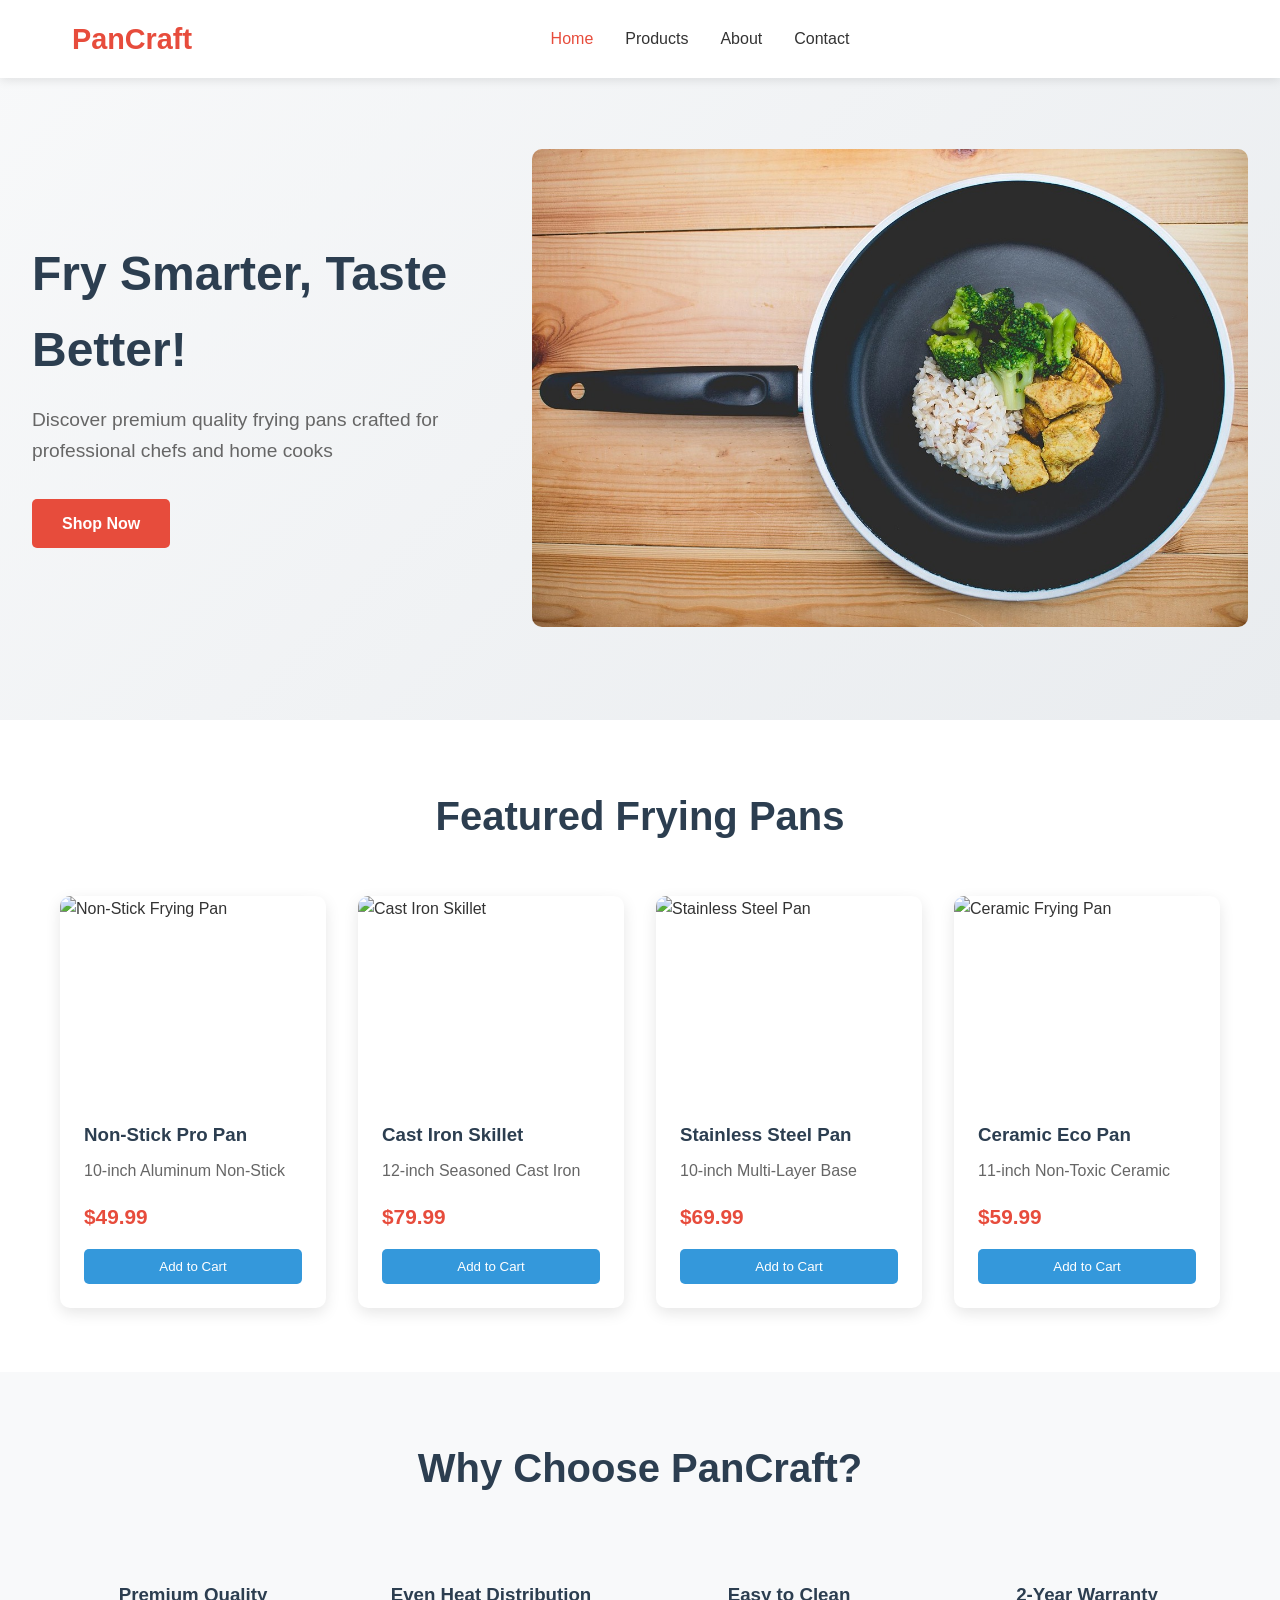
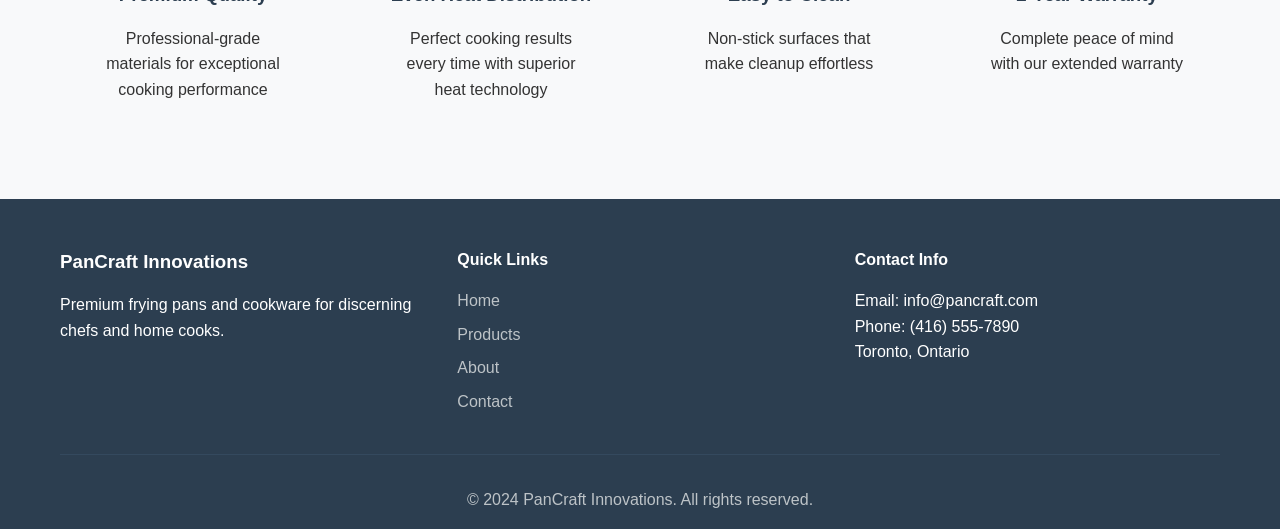
==== index.html @ 7de8eb51 "Create index.html" ====
<!DOCTYPE html>
<html lang="en">
<head>
<meta charset="UTF-8">
<meta name="viewport" content="width=device-width, initial-scale=1.0">
<title>PanCraft Innovations - Premium Frying Pans</title>
<link rel="stylesheet" href="styles.css">
</head>
<body>

<header class="header">
<nav class="navbar">
<div class="logo">
<h2>PanCraft</h2>
</div>
<ul class="nav-links">
<li><a href="index.html" class="active">Home</a></li>
<li><a href="products.html">Products</a></li>
<li><a href="about.html">About</a></li>
<li><a href="contact.html">Contact</a></li>
</ul>
<div class="nav-icons">
<a href="#" class="cart-icon"></a>
</div>
</nav>
</header>

<section class="hero">
<div class="hero-content">
<h1>Fry Smarter, Taste Better!</h1>
<p>Discover premium quality frying pans crafted for professional chefs and home cooks</p>
<a href="products.html" class="cta-button">Shop Now</a>
</div>
<div class="hero-image">
<img src="hero-pan.jpg" alt="Premium Frying Pan" class="hero-img">
</div>
</section>

<section class="featured-products">
<div class="container">
<h2>Featured Frying Pans</h2>
<div class="products-grid">

<div class="product-card">
<div class="product-image">
<img src="images/frypan1.jpg" alt="Non-Stick Frying Pan">
</div>
<div class="product-info">
<h3>Non-Stick Pro Pan</h3>
<p>10-inch Aluminum Non-Stick</p>
<span class="price">$49.99</span>
<button class="add-to-cart">Add to Cart</button>
</div>
</div>

<div class="product-card">
<div class="product-image">
<img src="images/frypan2.jpg" alt="Cast Iron Skillet">
</div>
<div class="product-info">
<h3>Cast Iron Skillet</h3>
<p>12-inch Seasoned Cast Iron</p>
<span class="price">$79.99</span>
<button class="add-to-cart">Add to Cart</button>
</div>
</div>

<div class="product-card">
<div class="product-image">
<img src="images/frypan3.jpg" alt="Stainless Steel Pan">
</div>
<div class="product-info">
<h3>Stainless Steel Pan</h3>
<p>10-inch Multi-Layer Base</p>
<span class="price">$69.99</span>
<button class="add-to-cart">Add to Cart</button>
</div>
</div>

<div class="product-card">
<div class="product-image">
<img src="images/frypan4.jpg" alt="Ceramic Frying Pan">
</div>
<div class="product-info">
<h3>Ceramic Eco Pan</h3>
<p>11-inch Non-Toxic Ceramic</p>
<span class="price">$59.99</span>
<button class="add-to-cart">Add to Cart</button>
</div>
</div>

</div>
</div>
</section>

<section class="features">
<div class="container">
<h2>Why Choose PanCraft?</h2>
<div class="features-grid">
<div class="feature">
<h3>Premium Quality</h3>
<p>Professional-grade materials for exceptional cooking performance</p>
</div>
<div class="feature">
<h3>Even Heat Distribution</h3>
<p>Perfect cooking results every time with superior heat technology</p>
</div>
<div class="feature">
<h3>Easy to Clean</h3>
<p>Non-stick surfaces that make cleanup effortless</p>
</div>
<div class="feature">
<h3>2-Year Warranty</h3>
<p>Complete peace of mind with our extended warranty</p>
</div>
</div>
</div>
</section>

<footer class="footer">
<div class="container">
<div class="footer-content">
<div class="footer-section">
<h3>PanCraft Innovations</h3>
<p>Premium frying pans and cookware for discerning chefs and home cooks.</p>
</div>
<div class="footer-section">
<h4>Quick Links</h4>
<ul>
<li><a href="index.html">Home</a></li>
<li><a href="products.html">Products</a></li>
<li><a href="about.html">About</a></li>
<li><a href="contact.html">Contact</a></li>
</ul>
</div>
<div class="footer-section">
<h4>Contact Info</h4>
<p>Email: info@pancraft.com</p>
<p>Phone: (416) 555-7890</p>
<p>Toronto, Ontario</p>
</div>
</div>
<div class="footer-bottom">
<p>&copy; 2024 PanCraft Innovations. All rights reserved.</p>
</div>
</div>
</footer>

</body>
</html>
---- styles.css ----
* {
    margin: 0;
    padding: 0;
    box-sizing: border-box;
}

body {
    font-family: 'Arial', sans-serif;
    line-height: 1.6;
    color: #333;
}

.container {
    max-width: 1200px;
    margin: 0 auto;
    padding: 0 20px;
}

/* Header & Navigation */
.header {
    background: #fff;
    box-shadow: 0 2px 10px rgba(0,0,0,0.1);
    position: fixed;
    width: 100%;
    top: 0;
    z-index: 1000;
}

.navbar {
    display: flex;
    justify-content: space-between;
    align-items: center;
    padding: 1rem 2rem;
    max-width: 1200px;
    margin: 0 auto;
}

.logo h2 {
    color: #e74c3c;
    font-size: 1.8rem;
}

.nav-links {
    display: flex;
    list-style: none;
    gap: 2rem;
}

.nav-links a {
    text-decoration: none;
    color: #333;
    font-weight: 500;
    transition: color 0.3s;
}

.nav-links a:hover,
.nav-links a.active {
    color: #e74c3c;
}

.cart-icon {
    font-size: 1.2rem;
    text-decoration: none;
}

/* Hero Section */
.hero {
    display: flex;
    align-items: center;
    justify-content: space-between;
    padding: 8rem 2rem 4rem;
    background: linear-gradient(135deg, #f8f9fa 0%, #e9ecef 100%);
    min-height: 80vh;
}

.hero-content {
    flex: 1;
    max-width: 500px;
}

.hero-content h1 {
    font-size: 3rem;
    margin-bottom: 1rem;
    color: #2c3e50;
}

.hero-content p {
    font-size: 1.2rem;
    margin-bottom: 2rem;
    color: #666;
}

.cta-button {
    display: inline-block;
    background: #e74c3c;
    color: white;
    padding: 12px 30px;
    text-decoration: none;
    border-radius: 5px;
    font-weight: bold;
    transition: background 0.3s;
}

.cta-button:hover {
    background: #c0392b;
}

.hero-image {
    flex: 1;
    text-align: center;
}

.hero-img {
    max-width: 100%;
    height: auto;
    border-radius: 10px;
}

/* Featured Products */
.featured-products {
    padding: 4rem 0;
    background: white;
}

.featured-products h2 {
    text-align: center;
    font-size: 2.5rem;
    margin-bottom: 3rem;
    color: #2c3e50;
}

.products-grid {
    display: grid;
    grid-template-columns: repeat(auto-fit, minmax(250px, 1fr));
    gap: 2rem;
}

.product-card {
    background: white;
    border-radius: 10px;
    box-shadow: 0 5px 15px rgba(0,0,0,0.1);
    overflow: hidden;
    transition: transform 0.3s;
}

.product-card:hover {
    transform: translateY(-5px);
}

.product-image {
    height: 200px;
    overflow: hidden;
}

.product-image img {
    width: 100%;
    height: 100%;
    object-fit: cover;
}

.product-info {
    padding: 1.5rem;
}

.product-info h3 {
    margin-bottom: 0.5rem;
    color: #2c3e50;
}

.product-info p {
    color: #666;
    margin-bottom: 1rem;
}

.price {
    font-size: 1.3rem;
    font-weight: bold;
    color: #e74c3c;
    display: block;
    margin-bottom: 1rem;
}

.add-to-cart {
    width: 100%;
    background: #3498db;
    color: white;
    border: none;
    padding: 10px;
    border-radius: 5px;
    cursor: pointer;
    transition: background 0.3s;
}

.add-to-cart:hover {
    background: #2980b9;
}

/* Features Section */
.features {
    padding: 4rem 0;
    background: #f8f9fa;
}

.features h2 {
    text-align: center;
    font-size: 2.5rem;
    margin-bottom: 3rem;
    color: #2c3e50;
}

.features-grid {
    display: grid;
    grid-template-columns: repeat(auto-fit, minmax(250px, 1fr));
    gap: 2rem;
}

.feature {
    text-align: center;
    padding: 2rem;
}

.feature h3 {
    margin-bottom: 1rem;
    color: #2c3e50;
}

/* Footer */
.footer {
    background: #2c3e50;
    color: white;
    padding: 3rem 0 1rem;
}

.footer-content {
    display: grid;
    grid-template-columns: repeat(auto-fit, minmax(250px, 1fr));
    gap: 2rem;
    margin-bottom: 2rem;
}

.footer-section h3,
.footer-section h4 {
    margin-bottom: 1rem;
}

.footer-section ul {
    list-style: none;
}

.footer-section ul li {
    margin-bottom: 0.5rem;
}

.footer-section a {
    color: #bdc3c7;
    text-decoration: none;
}

.footer-section a:hover {
    color: white;
}

.footer-bottom {
    text-align: center;
    padding-top: 2rem;
    border-top: 1px solid #34495e;
    color: #bdc3c7;
}

/* Responsive Design */
@media (max-width: 768px) {
    .hero {
        flex-direction: column;
        text-align: center;
        padding: 6rem 1rem 2rem;
    }
    
    .hero-content h1 {
        font-size: 2rem;
    }
    
    .nav-links {
        gap: 1rem;
    }
}
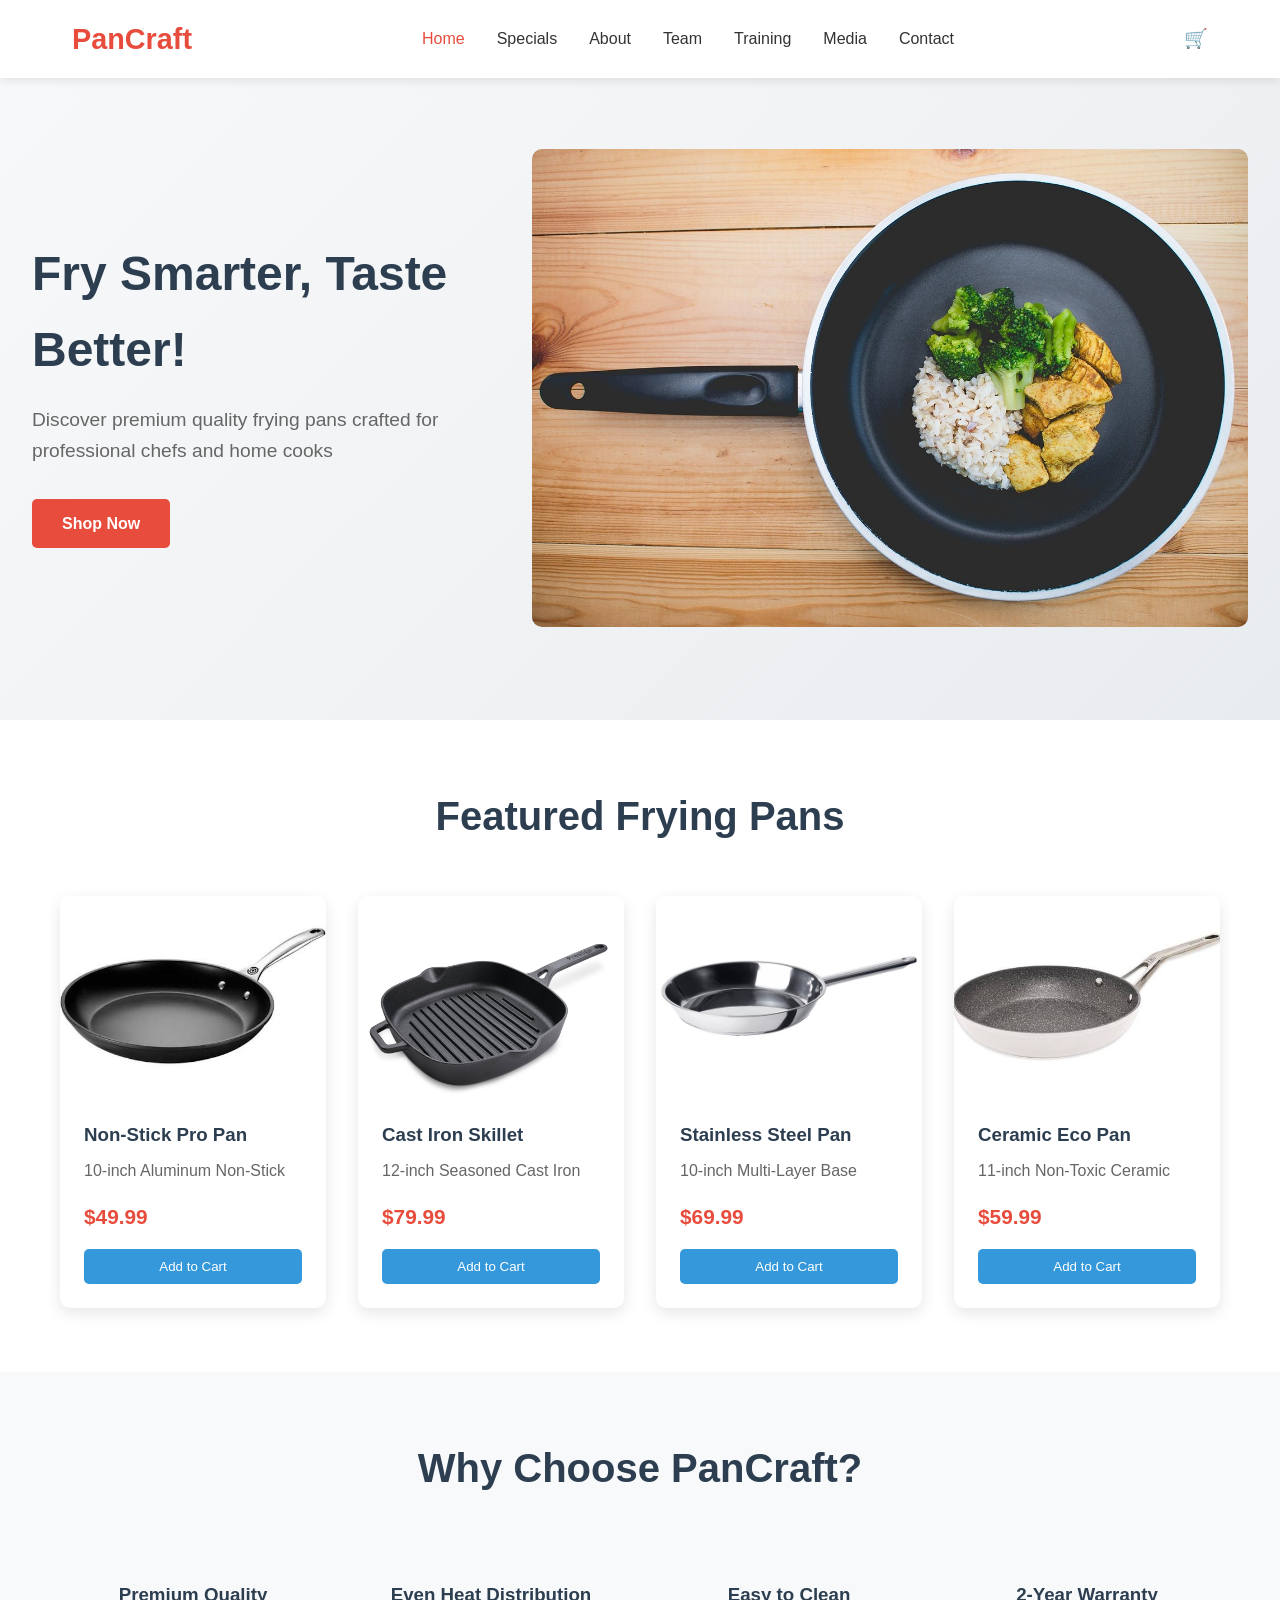
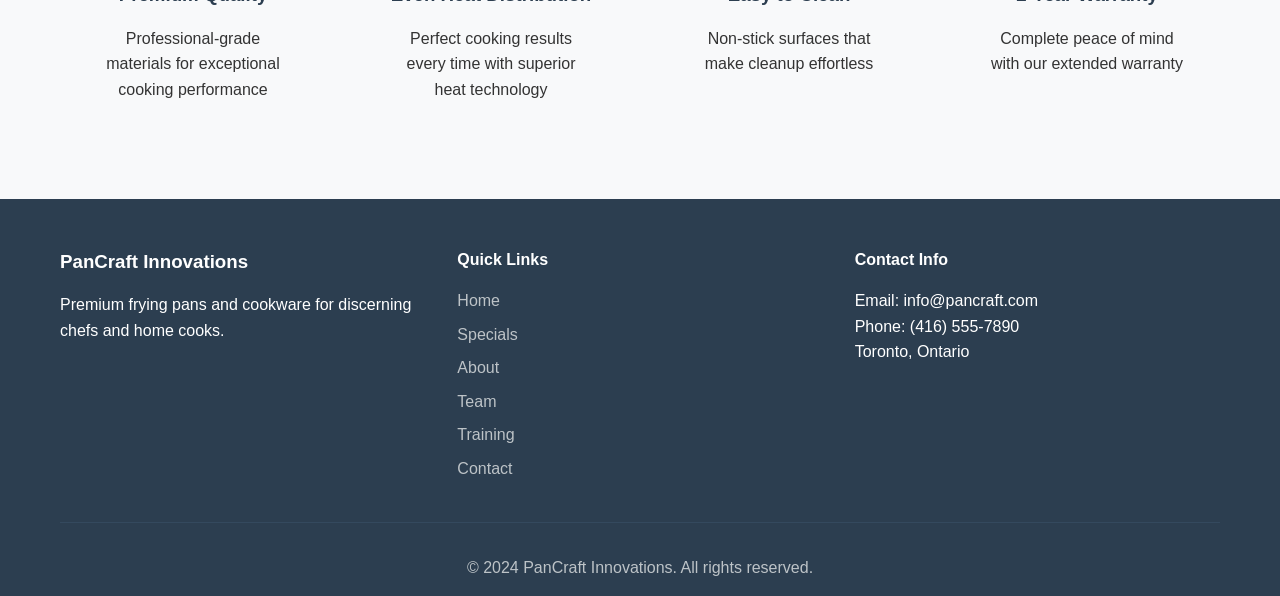
==== commit b364cbc2: "PanCraft" ====
--- a/index.html
+++ b/index.html
@@ -4,6 +4,7 @@
 <meta charset="UTF-8">
 <meta name="viewport" content="width=device-width, initial-scale=1.0">
 <title>PanCraft Innovations - Premium Frying Pans</title>
+<link rel="icon" type="image/x-icon" href="favicon.jpg">
 <link rel="stylesheet" href="styles.css">
 </head>
 <body>
@@ -15,12 +16,15 @@
 </div>
 <ul class="nav-links">
 <li><a href="index.html" class="active">Home</a></li>
-<li><a href="products.html">Products</a></li>
+<li><a href="specials.html">Specials</a></li>
 <li><a href="about.html">About</a></li>
+<li><a href="team.html">Team</a></li>
+<li><a href="training.html">Training</a></li>
+<li><a href="media.html">Media</a></li>
 <li><a href="contact.html">Contact</a></li>
 </ul>
 <div class="nav-icons">
-<a href="#" class="cart-icon"></a>
+<a href="#" class="cart-icon">🛒</a>
 </div>
 </nav>
 </header>
@@ -29,21 +33,21 @@
 <div class="hero-content">
 <h1>Fry Smarter, Taste Better!</h1>
 <p>Discover premium quality frying pans crafted for professional chefs and home cooks</p>
-<a href="products.html" class="cta-button">Shop Now</a>
+<a href="#featured-products" class="cta-button">Shop Now</a>
 </div>
 <div class="hero-image">
 <img src="hero-pan.jpg" alt="Premium Frying Pan" class="hero-img">
 </div>
 </section>
 
-<section class="featured-products">
+<section class="featured-products" id="featured-products">
 <div class="container">
 <h2>Featured Frying Pans</h2>
 <div class="products-grid">
 
 <div class="product-card">
 <div class="product-image">
-<img src="images/frypan1.jpg" alt="Non-Stick Frying Pan">
+<img src="non-stick-pan.jpg" alt="Non-Stick Frying Pan">
 </div>
 <div class="product-info">
 <h3>Non-Stick Pro Pan</h3>
@@ -55,7 +59,7 @@
 
 <div class="product-card">
 <div class="product-image">
-<img src="images/frypan2.jpg" alt="Cast Iron Skillet">
+<img src="cast iron skillet.jpg" alt="Cast Iron Skillet">
 </div>
 <div class="product-info">
 <h3>Cast Iron Skillet</h3>
@@ -67,7 +71,7 @@
 
 <div class="product-card">
 <div class="product-image">
-<img src="images/frypan3.jpg" alt="Stainless Steel Pan">
+<img src="stainless steel pan.jpg" alt="Stainless Steel Pan">
 </div>
 <div class="product-info">
 <h3>Stainless Steel Pan</h3>
@@ -79,7 +83,7 @@
 
 <div class="product-card">
 <div class="product-image">
-<img src="images/frypan4.jpg" alt="Ceramic Frying Pan">
+<img src="Caremic pan.jpg" alt="Ceramic Frying Pan">
 </div>
 <div class="product-info">
 <h3>Ceramic Eco Pan</h3>
@@ -128,8 +132,10 @@
 <h4>Quick Links</h4>
 <ul>
 <li><a href="index.html">Home</a></li>
-<li><a href="products.html">Products</a></li>
+<li><a href="specials.html">Specials</a></li>
 <li><a href="about.html">About</a></li>
+<li><a href="team.html">Team</a></li>
+<li><a href="training.html">Training</a></li>
 <li><a href="contact.html">Contact</a></li>
 </ul>
 </div>
--- a/styles.css
+++ b/styles.css
@@ -282,4 +282,972 @@
     .nav-links {
         gap: 1rem;
     }
+}
+
+/* Specials Page Styles */
+.special-badge {
+    position: absolute;
+    top: 10px;
+    right: 10px;
+    background: #e74c3c;
+    color: white;
+    padding: 5px 10px;
+    border-radius: 20px;
+    font-size: 0.8rem;
+    font-weight: bold;
+}
+
+.product-image {
+    position: relative;
+}
+
+.price-container {
+    display: flex;
+    align-items: center;
+    gap: 10px;
+    margin-bottom: 1rem;
+}
+
+.old-price {
+    text-decoration: line-through;
+    color: #999;
+    font-size: 1rem;
+}
+
+.product-card {
+    position: relative;
+}
+
+/* Team Page Styles */
+.team-role {
+    color: #e74c3c;
+    font-weight: bold;
+    font-size: 1.1rem;
+    margin-bottom: 0.5rem;
+}
+
+/* Semantic elements styling */
+main {
+    min-height: 50vh;
+}
+
+article.product-card {
+    border: 2px solid transparent;
+    transition: border-color 0.3s;
+}
+
+article.product-card:hover {
+    border-color: #3498db;
+}
+
+section.feature h3 {
+    color: #2c3e50;
+}
+
+aside.features .feature h3 {
+    color: white;
+}
+
+aside.features .feature p {
+    color: #bdc3c7;
+}
+
+/* Special Banner Hero - Different from regular hero */
+.special-banner-hero {
+    padding: 100px 0 0;
+}
+
+.banner-container {
+    max-width: 100%;
+    margin: 0;
+}
+
+.banner-image {
+    position: relative;
+    height: 70vh;
+    overflow: hidden;
+}
+
+.banner-img {
+    width: 100%;
+    height: 100%;
+    object-fit: cover;
+    filter: brightness(0.8);
+}
+
+.banner-overlay {
+    position: absolute;
+    top: 50%;
+    left: 50%;
+    transform: translate(-50%, -50%);
+    text-align: center;
+    color: white;
+    width: 100%;
+    padding: 0 20px;
+}
+
+.banner-overlay h1 {
+    font-size: 4rem;
+    margin-bottom: 1rem;
+    text-shadow: 2px 2px 4px rgba(0,0,0,0.5);
+}
+
+.banner-overlay p {
+    font-size: 1.5rem;
+    margin-bottom: 2rem;
+    text-shadow: 1px 1px 2px rgba(0,0,0,0.5);
+}
+
+.banner-cta-button {
+    display: inline-block;
+    background: #e74c3c;
+    color: white;
+    padding: 15px 40px;
+    text-decoration: none;
+    border-radius: 30px;
+    font-weight: bold;
+    font-size: 1.2rem;
+    transition: all 0.3s;
+    border: 2px solid #e74c3c;
+}
+
+.banner-cta-button:hover {
+    background: transparent;
+    border-color: white;
+    transform: scale(1.05);
+}
+
+/* About Banner Animations */
+.about-banner .banner-image img {
+    filter: blur(10px);
+    opacity: 0;
+    animation: imageReveal 2.5s ease-in-out forwards;
+    animation-delay: 0.3s;
+}
+
+.banner-title {
+    opacity: 0;
+    transform: translateY(80px);
+    animation: slideUpBanner 1.2s ease-out forwards;
+    animation-delay: 1s;
+}
+
+.banner-subtitle {
+    opacity: 0;
+    transform: translateY(80px);
+    animation: slideUpBanner 1.2s ease-out forwards;
+    animation-delay: 1.3s;
+}
+
+.banner-cta-button {
+    opacity: 0;
+    transform: translateY(80px);
+    animation: slideUpBanner 1.2s ease-out forwards;
+    animation-delay: 1.6s;
+}
+
+/* Banner-specific animations */
+@keyframes slideUpBanner {
+    0% {
+        opacity: 0;
+        transform: translateY(80px);
+    }
+    100% {
+        opacity: 1;
+        transform: translateY(0);
+    }
+}
+
+@keyframes imageReveal {
+    0% {
+        filter: blur(15px);
+        opacity: 0;
+        transform: scale(1.1);
+    }
+    50% {
+        filter: blur(5px);
+        opacity: 0.5;
+    }
+    100% {
+        filter: blur(0px);
+        opacity: 1;
+        transform: scale(1);
+    }
+}
+
+/* training.css - Training Page Specific Styles */
+
+/* Video Banner Styles */
+.video-banner-hero {
+    position: relative;
+    height: 70vh;
+    overflow: hidden;
+}
+
+.video-container {
+    position: relative;
+    width: 100%;
+    height: 100%;
+}
+
+.banner-video {
+    width: 100%;
+    height: 100%;
+    object-fit: cover;
+    filter: brightness(0.7);
+}
+
+.video-overlay {
+    position: absolute;
+    top: 50%;
+    left: 50%;
+    transform: translate(-50%, -50%);
+    text-align: center;
+    color: white;
+    width: 100%;
+    padding: 0 20px;
+}
+
+.video-title {
+    font-size: 3.5rem;
+    margin-bottom: 1rem;
+    text-shadow: 2px 2px 4px rgba(0,0,0,0.5);
+    opacity: 0;
+    transform: translateY(50px);
+    animation: slideUp 1s ease-out forwards;
+    animation-delay: 0.5s;
+}
+
+.video-subtitle {
+    font-size: 1.5rem;
+    margin-bottom: 2rem;
+    text-shadow: 1px 1px 2px rgba(0,0,0,0.5);
+    opacity: 0;
+    transform: translateY(50px);
+    animation: slideUp 1s ease-out forwards;
+    animation-delay: 0.8s;
+}
+
+.video-cta-button {
+    display: inline-block;
+    background: #e74c3c;
+    color: white;
+    padding: 15px 40px;
+    text-decoration: none;
+    border-radius: 30px;
+    font-weight: bold;
+    font-size: 1.2rem;
+    transition: all 0.3s;
+    border: 2px solid #e74c3c;
+    opacity: 0;
+    transform: translateY(50px);
+    animation: slideUp 1s ease-out forwards;
+    animation-delay: 1.1s;
+}
+
+.video-cta-button:hover {
+    background: transparent;
+    border-color: white;
+    transform: scale(1.05);
+}
+
+/* Training Intro Section */
+.training-intro {
+    padding: 80px 0;
+    background: white;
+}
+
+.training-intro h2 {
+    text-align: center;
+    font-size: 2.5rem;
+    margin-bottom: 3rem;
+    color: #2c3e50;
+}
+
+.intro-grid {
+    display: grid;
+    grid-template-columns: repeat(auto-fit, minmax(250px, 1fr));
+    gap: 2rem;
+}
+
+.intro-card {
+    background: #f8f9fa;
+    padding: 2rem;
+    border-radius: 10px;
+    text-align: center;
+    transition: transform 0.3s;
+}
+
+.intro-card:hover {
+    transform: translateY(-5px);
+}
+
+.intro-card h3 {
+    color: #e74c3c;
+    margin-bottom: 1rem;
+}
+
+/* Training Schedule Table */
+.training-schedule {
+    padding: 80px 0;
+    background: #f8f9fa;
+}
+
+.training-schedule h2 {
+    text-align: center;
+    font-size: 2.5rem;
+    margin-bottom: 3rem;
+    color: #2c3e50;
+}
+
+.schedule-table {
+    overflow-x: auto;
+}
+
+table {
+    width: 100%;
+    border-collapse: collapse;
+    background: white;
+    border-radius: 10px;
+    overflow: hidden;
+    box-shadow: 0 5px 15px rgba(0,0,0,0.1);
+}
+
+th, td {
+    padding: 1rem;
+    text-align: left;
+    border-bottom: 1px solid #eee;
+}
+
+th {
+    background: #2c3e50;
+    color: white;
+    font-weight: bold;
+}
+
+tr:hover {
+    background: #f8f9fa;
+}
+
+/* Course Details */
+.course-details {
+    padding: 80px 0;
+    background: white;
+}
+
+.course-details h2 {
+    text-align: center;
+    font-size: 2.5rem;
+    margin-bottom: 3rem;
+    color: #2c3e50;
+}
+
+.course-grid {
+    display: grid;
+    grid-template-columns: repeat(auto-fit, minmax(300px, 1fr));
+    gap: 2rem;
+}
+
+.course-card {
+    background: #f8f9fa;
+    padding: 2rem;
+    border-radius: 10px;
+    box-shadow: 0 5px 15px rgba(0,0,0,0.1);
+}
+
+.course-card h3 {
+    color: #2c3e50;
+    margin-bottom: 1.5rem;
+    font-size: 1.5rem;
+}
+
+.course-card ul {
+    list-style: none;
+    margin-bottom: 2rem;
+}
+
+.course-card li {
+    padding: 0.5rem 0;
+    border-bottom: 1px solid #ddd;
+}
+
+.course-card li:last-child {
+    border-bottom: none;
+}
+
+.enroll-button {
+    width: 100%;
+    background: #27ae60;
+    color: white;
+    border: none;
+    padding: 12px;
+    border-radius: 5px;
+    font-weight: bold;
+    cursor: pointer;
+    transition: background 0.3s;
+}
+
+.enroll-button:hover {
+    background: #219a52;
+}
+
+/* Testimonials */
+.testimonials {
+    padding: 80px 0;
+    background: #2c3e50;
+    color: white;
+}
+
+.testimonials h2 {
+    text-align: center;
+    font-size: 2.5rem;
+    margin-bottom: 3rem;
+    color: white;
+}
+
+.testimonial-grid {
+    display: grid;
+    grid-template-columns: repeat(auto-fit, minmax(300px, 1fr));
+    gap: 2rem;
+}
+
+.testimonial-card {
+    background: #34495e;
+    padding: 2rem;
+    border-radius: 10px;
+    text-align: center;
+}
+
+.testimonial-card p {
+    font-style: italic;
+    margin-bottom: 1rem;
+    font-size: 1.1rem;
+}
+
+.testimonial-card cite {
+    color: #3498db;
+    font-weight: bold;
+}
+
+/* Animations */
+@keyframes slideUp {
+    0% {
+        opacity: 0;
+        transform: translateY(50px);
+    }
+    100% {
+        opacity: 1;
+        transform: translateY(0);
+    }
+}
+
+/* Responsive Design */
+@media (max-width: 768px) {
+    .video-title {
+        font-size: 2.5rem;
+    }
+    
+    .video-subtitle {
+        font-size: 1.2rem;
+    }
+    
+    table {
+        font-size: 0.9rem;
+    }
+    
+    th, td {
+        padding: 0.5rem;
+    }
+}
+
+/* media.css - Media Page Specific Styles */
+
+/* Media Container */
+.media-container {
+    padding-top: 80px;
+}
+
+/* Top Banner Video */
+.video-banner {
+    width: 100%;
+    height: 60vh;
+    object-fit: cover;
+    filter: brightness(0.8);
+}
+
+/* Video Gallery Section */
+.video-gallery {
+    padding: 80px 0;
+    background: white;
+}
+
+.gallery-header {
+    text-align: center;
+    margin-bottom: 3rem;
+}
+
+.gallery-header .title {
+    font-size: 3rem;
+    color: #2c3e50;
+    margin-bottom: 1rem;
+}
+
+.gallery-header .subtitle {
+    font-size: 1.3rem;
+    color: #e74c3c;
+    font-weight: 500;
+}
+
+.gallery-container {
+    display: grid;
+    grid-template-columns: repeat(auto-fit, minmax(350px, 1fr));
+    gap: 2rem;
+    max-width: 1200px;
+    margin: 0 auto;
+    padding: 0 20px;
+}
+
+.video-card {
+    background: #f8f9fa;
+    border-radius: 10px;
+    overflow: hidden;
+    box-shadow: 0 5px 15px rgba(0,0,0,0.1);
+    transition: transform 0.3s;
+}
+
+.video-card:hover {
+    transform: translateY(-5px);
+}
+
+.video-gallery-content {
+    width: 100%;
+    height: 250px;
+    object-fit: cover;
+    border-bottom: 3px solid #e74c3c;
+}
+
+/* Customer Reviews Section */
+.customer-review-container {
+    padding: 80px 0;
+    background: #f8f9fa;
+}
+
+.review-header {
+    text-align: center;
+    margin-bottom: 3rem;
+}
+
+.review-header .title {
+    font-size: 3rem;
+    color: #2c3e50;
+    margin-bottom: 1rem;
+}
+
+.review-header .subtitle {
+    font-size: 1.3rem;
+    color: #e74c3c;
+    font-weight: 500;
+}
+
+.audio-container {
+    display: grid;
+    grid-template-columns: repeat(auto-fit, minmax(300px, 1fr));
+    gap: 2rem;
+    max-width: 1200px;
+    margin: 0 auto;
+    padding: 0 20px;
+}
+
+.customer-card {
+    background: white;
+    padding: 2rem;
+    border-radius: 10px;
+    text-align: center;
+    box-shadow: 0 5px 15px rgba(0,0,0,0.1);
+    transition: transform 0.3s;
+}
+
+.customer-card:hover {
+    transform: translateY(-5px);
+}
+
+.customer-image {
+    width: 120px;
+    height: 120px;
+    border-radius: 50%;
+    object-fit: cover;
+    margin-bottom: 1rem;
+    border: 4px solid #e74c3c;
+}
+
+.customer-card h2 {
+    color: #2c3e50;
+    margin-bottom: 1.5rem;
+    font-size: 1.5rem;
+}
+
+.audio-review {
+    width: 100%;
+    margin-top: 1rem;
+}
+
+/* Audio Player Customization */
+audio {
+    border-radius: 25px;
+    background: #f8f9fa;
+}
+
+audio::-webkit-media-controls-panel {
+    background: #f8f9fa;
+}
+
+audio::-webkit-media-controls-play-button {
+    background-color: #e74c3c;
+    border-radius: 50%;
+}
+
+/* Responsive Design */
+@media (max-width: 768px) {
+    .video-banner {
+        height: 40vh;
+    }
+    
+    .gallery-header .title,
+    .review-header .title {
+        font-size: 2rem;
+    }
+    
+    .gallery-header .subtitle,
+    .review-header .subtitle {
+        font-size: 1.1rem;
+    }
+    
+    .gallery-container,
+    .audio-container {
+        grid-template-columns: 1fr;
+        gap: 1.5rem;
+    }
+    
+    .video-gallery,
+    .customer-review-container {
+        padding: 40px 0;
+    }
+}
+
+@media (max-width: 480px) {
+    .customer-card {
+        padding: 1.5rem;
+    }
+    
+    .customer-image {
+        width: 100px;
+        height: 100px;
+    }
+}
+
+
+
+/* contact.css - Contact Page Specific Styles */
+
+.contact-hero {
+    background: linear-gradient(135deg, #2c3e50 0%, #34495e 100%);
+    color: white;
+    padding: 120px 0 60px;
+    text-align: center;
+}
+
+.contact-hero .hero-content {
+    max-width: 800px;
+    margin: 0 auto;
+}
+
+.contact-hero h1 {
+    font-size: 3rem;
+    margin-bottom: 1rem;
+    color: white;
+}
+
+.contact-hero p {
+    font-size: 1.3rem;
+    opacity: 0.9;
+    color: white;
+}
+
+/* Contact Container */
+.contact-container {
+    padding: 80px 0;
+    background: white;
+}
+
+.contact-content {
+    display: grid;
+    grid-template-columns: 1fr 1.5fr;
+    gap: 4rem;
+    align-items: start;
+}
+
+/* Contact Information - Fixed layout */
+.contact-info h2 {
+    color: #2c3e50;
+    margin-bottom: 2rem;
+    font-size: 2rem;
+}
+
+.info-item {
+    margin-bottom: 2.5rem;
+    padding: 1.5rem;
+    background: #f8f9fa;
+    border-radius: 8px;
+    border-left: 4px solid #e74c3c;
+}
+
+.info-item h3 {
+    color: #2c3e50;
+    margin-bottom: 0.5rem;
+    font-size: 1.2rem;
+}
+
+.info-item p {
+    color: #666;
+    line-height: 1.6;
+    margin: 0;
+}
+
+/* Contact Form */
+.contact-form {
+    background: #f8f9fa;
+    padding: 2.5rem;
+    border-radius: 10px;
+    box-shadow: 0 5px 15px rgba(0,0,0,0.1);
+}
+
+.contact-form h2 {
+    color: #2c3e50;
+    margin-bottom: 2rem;
+    font-size: 2rem;
+}
+
+.form-group {
+    margin-bottom: 1.5rem;
+}
+
+.form-group label {
+    display: block;
+    margin-bottom: 0.5rem;
+    color: #2c3e50;
+    font-weight: 500;
+}
+
+.form-group input,
+.form-group select,
+.form-group textarea {
+    width: 100%;
+    padding: 12px;
+    border: 2px solid #ddd;
+    border-radius: 5px;
+    font-size: 1rem;
+    transition: border-color 0.3s;
+    box-sizing: border-box;
+}
+
+.form-group input:focus,
+.form-group select:focus,
+.form-group textarea:focus {
+    outline: none;
+    border-color: #3498db;
+}
+
+.form-group textarea {
+    resize: vertical;
+    min-height: 120px;
+}
+
+.checkbox-group {
+    display: flex;
+    align-items: center;
+    gap: 10px;
+}
+
+.checkbox-group input[type="checkbox"] {
+    width: auto;
+}
+
+.checkbox-group label {
+    margin-bottom: 0;
+    font-weight: normal;
+}
+
+.submit-btn {
+    background: #e74c3c;
+    color: white;
+    padding: 15px 40px;
+    border: none;
+    border-radius: 5px;
+    font-size: 1.1rem;
+    font-weight: bold;
+    cursor: pointer;
+    transition: background 0.3s;
+    width: 100%;
+}
+
+.submit-btn:hover {
+    background: #c0392b;
+}
+
+/* Map Section - Fixed positioning */
+.map-section {
+    padding: 80px 0;
+    background: #f8f9fa;
+    position: relative;
+}
+
+.map-section h2 {
+    text-align: center;
+    font-size: 2.5rem;
+    margin-bottom: 3rem;
+    color: #2c3e50;
+}
+
+.map-container {
+    border-radius: 10px;
+    overflow: hidden;
+    box-shadow: 0 5px 15px rgba(0,0,0,0.1);
+    height: 400px;
+    position: relative;
+}
+
+.map-iframe {
+    width: 100%;
+    height: 100%;
+    border: none;
+}
+
+.map-overlay {
+    position: absolute;
+    top: 20px;
+    right: 20px;
+    background: rgba(255, 255, 255, 0.95);
+    padding: 1.5rem;
+    border-radius: 8px;
+    box-shadow: 0 5px 15px rgba(0,0,0,0.2);
+    max-width: 250px;
+}
+
+.map-overlay h3 {
+    color: #2c3e50;
+    margin-bottom: 0.5rem;
+    font-size: 1.2rem;
+}
+
+.map-overlay p {
+    color: #666;
+    margin-bottom: 1rem;
+    font-size: 0.9rem;
+    line-height: 1.4;
+}
+
+.map-btn {
+    display: inline-block;
+    background: #e74c3c;
+    color: white;
+    padding: 10px 20px;
+    text-decoration: none;
+    border-radius: 5px;
+    font-weight: bold;
+    font-size: 0.9rem;
+    transition: background 0.3s;
+    text-align: center;
+}
+
+.map-btn:hover {
+    background: #c0392b;
+}
+
+/* FAQ Preview */
+.faq-preview {
+    padding: 80px 0;
+    background: white;
+}
+
+.faq-preview h2 {
+    text-align: center;
+    font-size: 2.5rem;
+    margin-bottom: 3rem;
+    color: #2c3e50;
+}
+
+.faq-grid {
+    display: grid;
+    grid-template-columns: repeat(auto-fit, minmax(280px, 1fr));
+    gap: 2rem;
+}
+
+.faq-item {
+    background: #f8f9fa;
+    padding: 2rem;
+    border-radius: 8px;
+    border-left: 4px solid #3498db;
+}
+
+.faq-item h3 {
+    color: #2c3e50;
+    margin-bottom: 1rem;
+    font-size: 1.3rem;
+}
+
+.faq-item p {
+    color: #666;
+    line-height: 1.6;
+}
+
+/* Responsive Design */
+@media (max-width: 768px) {
+    .contact-content {
+        grid-template-columns: 1fr;
+        gap: 2rem;
+    }
+    
+    .contact-hero h1 {
+        font-size: 2rem;
+    }
+    
+    .contact-hero {
+        padding: 100px 0 40px;
+    }
+    
+    .contact-container,
+    .map-section,
+    .faq-preview {
+        padding: 40px 0;
+    }
+    
+    .contact-form {
+        padding: 1.5rem;
+    }
+    
+    .map-container {
+        height: 300px;
+    }
+    
+    .map-overlay {
+        position: relative;
+        top: auto;
+        right: auto;
+        max-width: 100%;
+        margin-top: 1rem;
+    }
+}
+
+@media (max-width: 480px) {
+    .faq-grid {
+        grid-template-columns: 1fr;
+    }
+    
+    .info-item {
+        padding: 1rem;
+    }
+    
+    .contact-form {
+        padding: 1rem;
+    }
 }
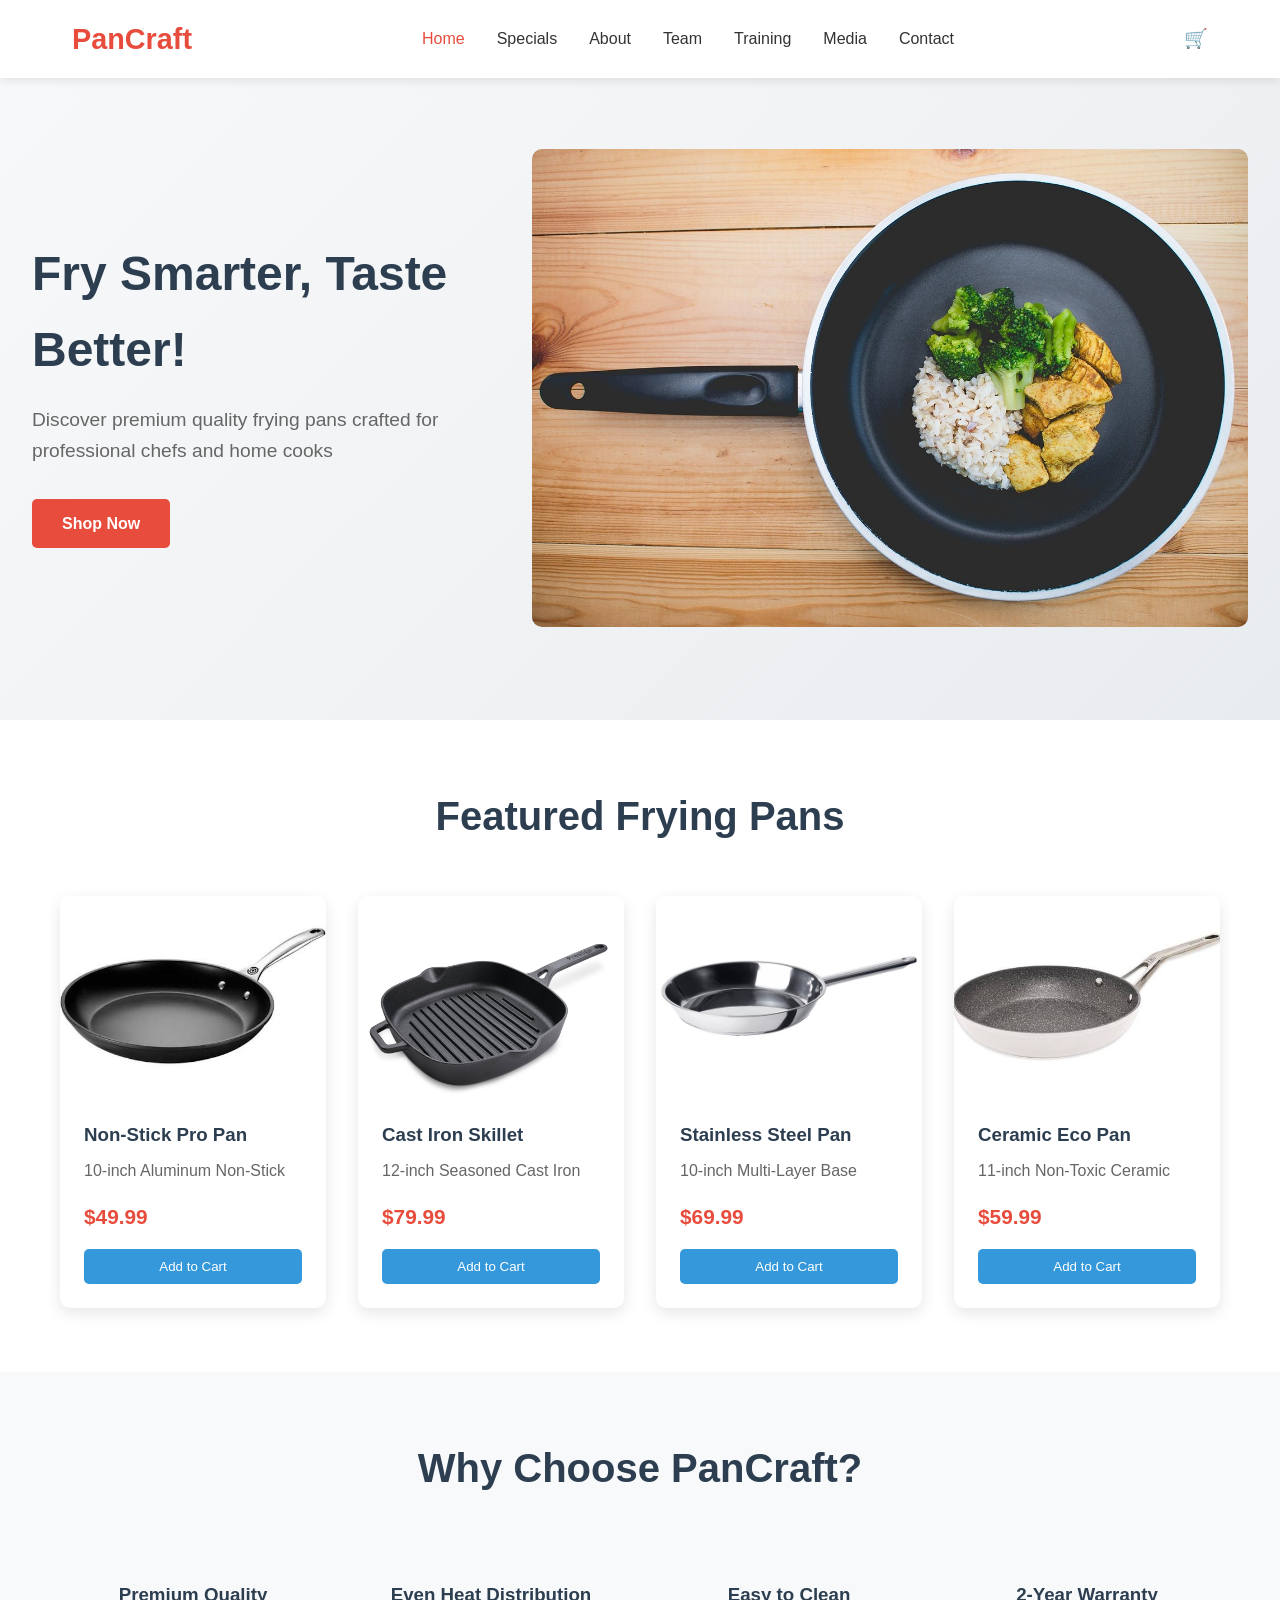
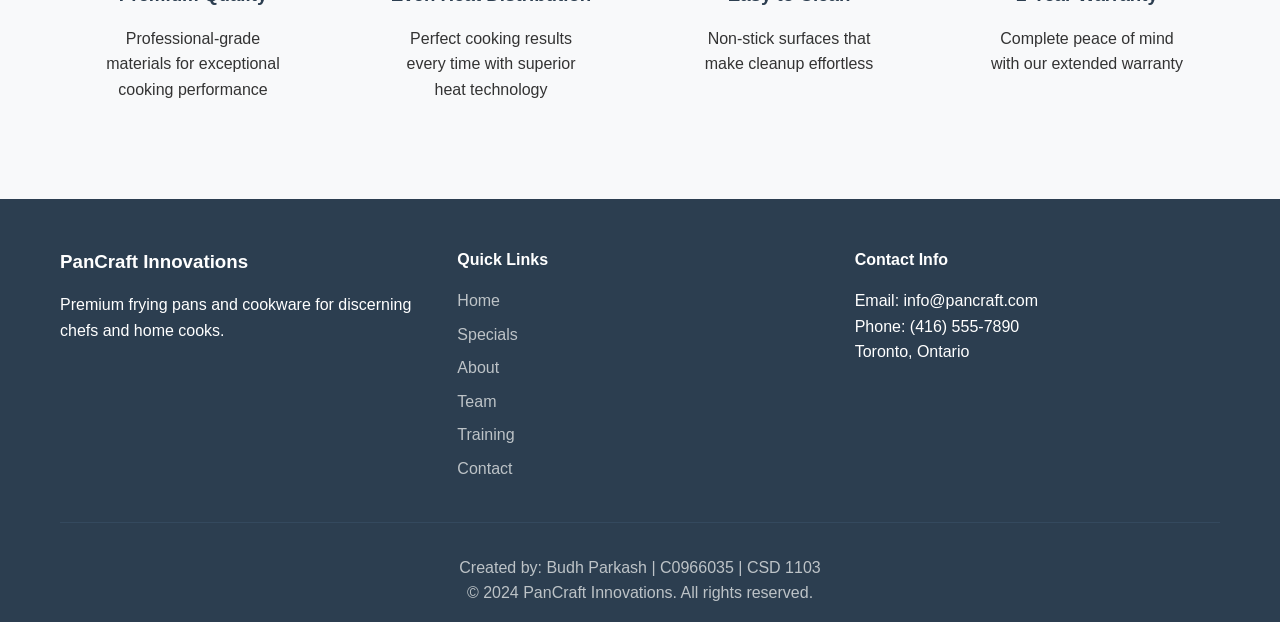
==== commit 8945a02f: "pancraft" ====
--- a/index.html
+++ b/index.html
@@ -147,6 +147,7 @@
 </div>
 </div>
 <div class="footer-bottom">
+<p>Created by: Budh Parkash | C0966035 | CSD 1103</p>
 <p>&copy; 2024 PanCraft Innovations. All rights reserved.</p>
 </div>
 </div>
--- a/styles.css
+++ b/styles.css
@@ -1,3 +1,5 @@
+/* css */
+
 * {
     margin: 0;
     padding: 0;
@@ -760,7 +762,6 @@
     }
 }
 
-/* media.css - Media Page Specific Styles */
 
 /* Media Container */
 .media-container {
@@ -1250,4 +1251,5 @@
     .contact-form {
         padding: 1rem;
     }
-}+}
+
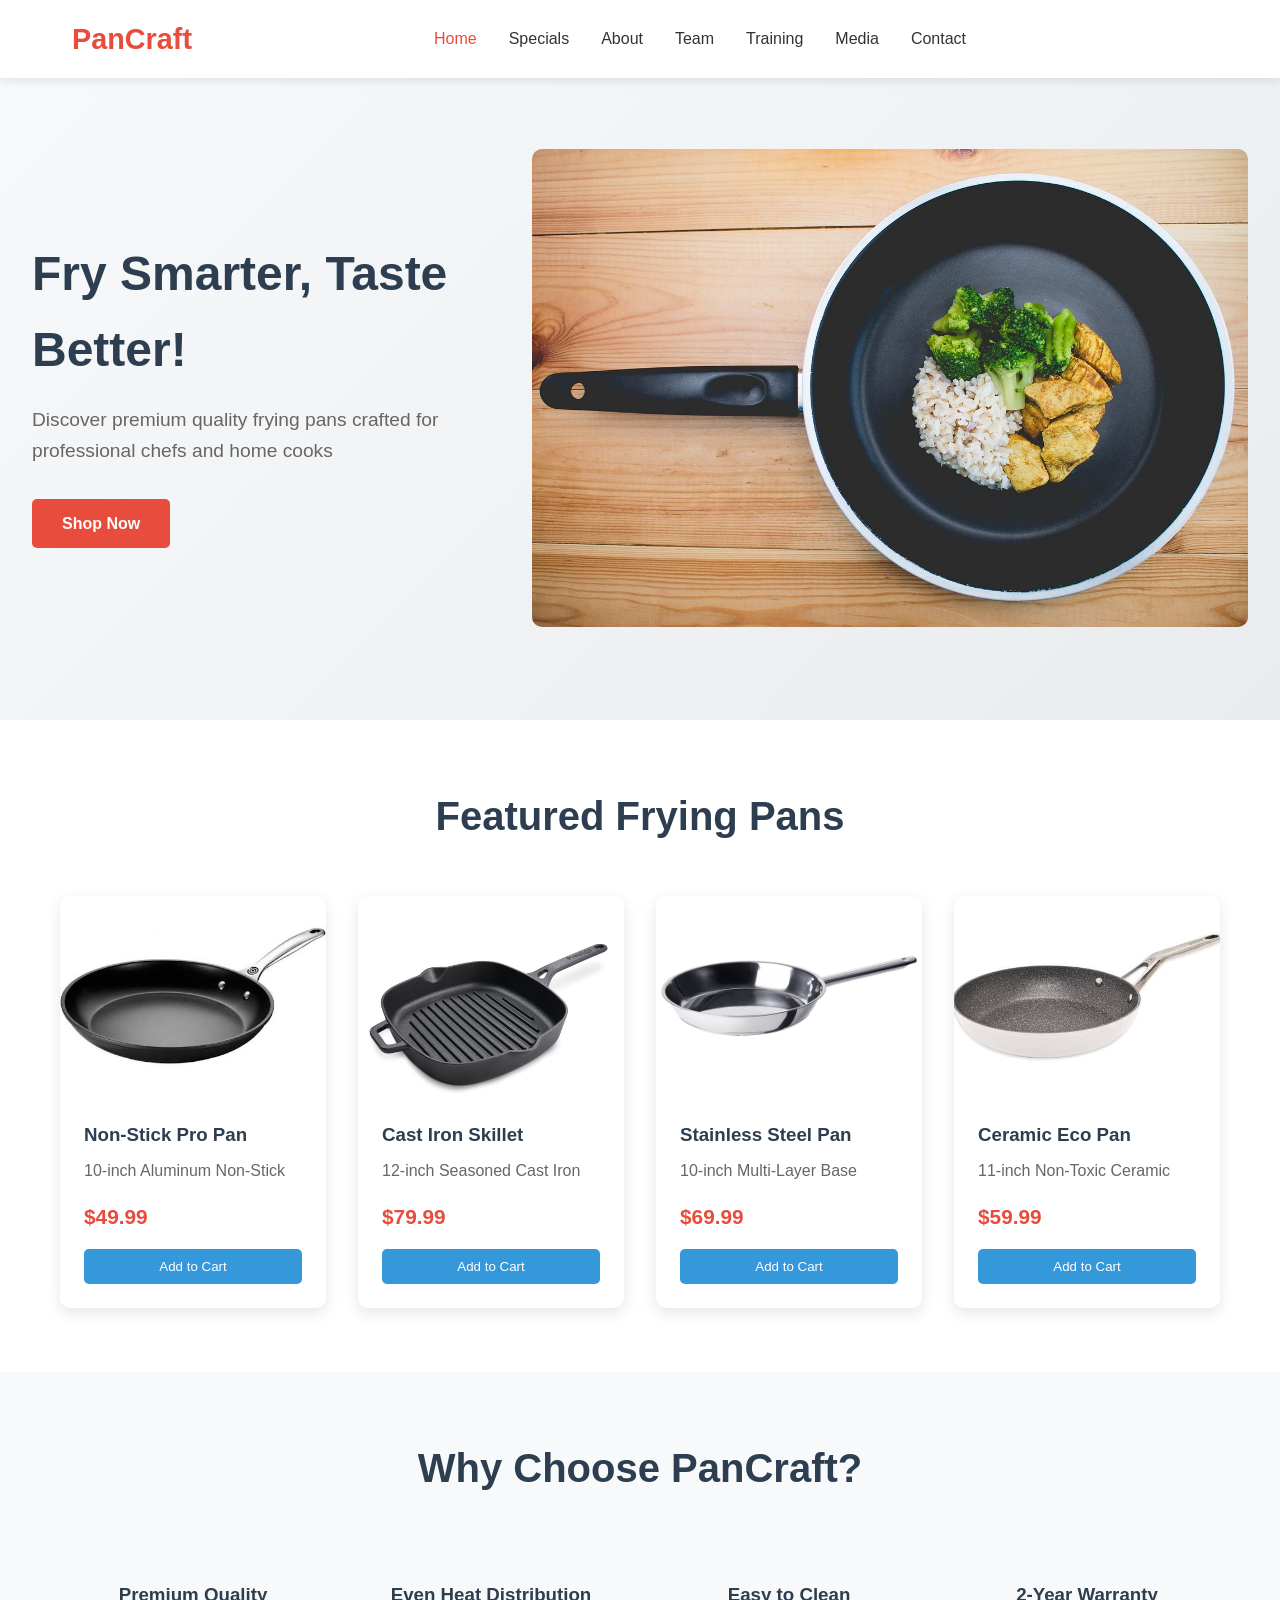
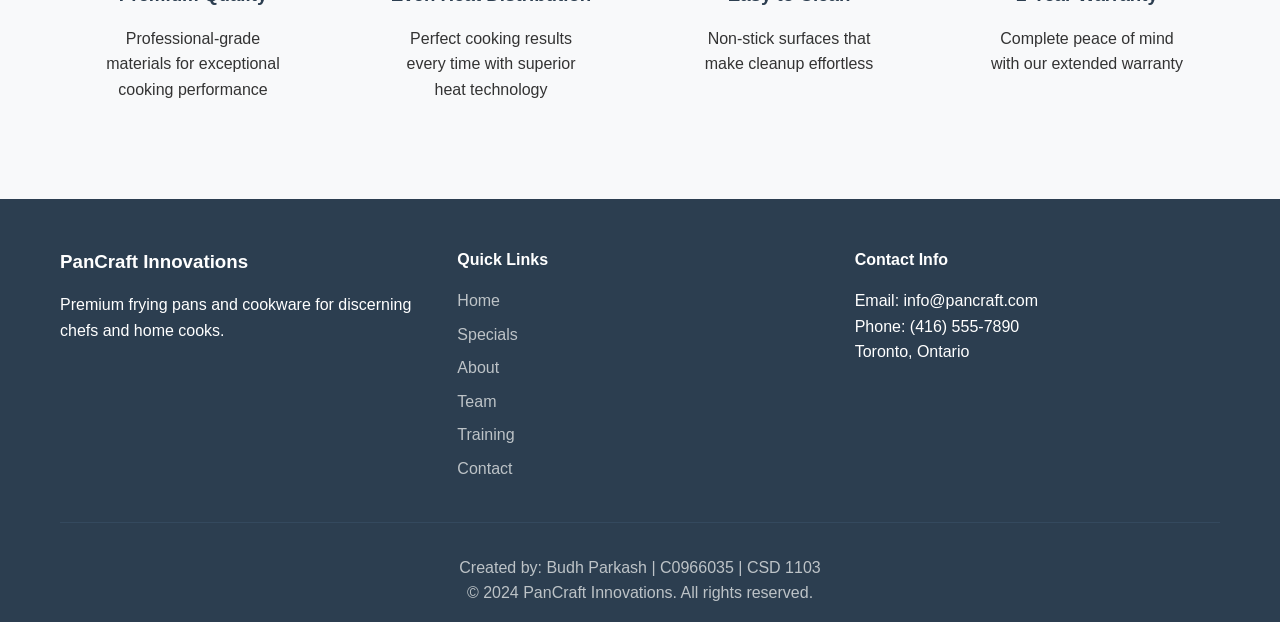
==== commit 22922624: "pancraft" ====
--- a/index.html
+++ b/index.html
@@ -24,7 +24,7 @@
 <li><a href="contact.html">Contact</a></li>
 </ul>
 <div class="nav-icons">
-<a href="#" class="cart-icon">🛒</a>
+<a href="#" class="cart-icon"></a>
 </div>
 </nav>
 </header>
@@ -54,6 +54,7 @@
 <p>10-inch Aluminum Non-Stick</p>
 <span class="price">$49.99</span>
 <button class="add-to-cart">Add to Cart</button>
+
 </div>
 </div>
 
--- a/styles.css
+++ b/styles.css
@@ -354,7 +354,7 @@
     color: #bdc3c7;
 }
 
-/* Special Banner Hero - Different from regular hero */
+/* Special Banner Hero  */
 .special-banner-hero {
     padding: 100px 0 0;
 }
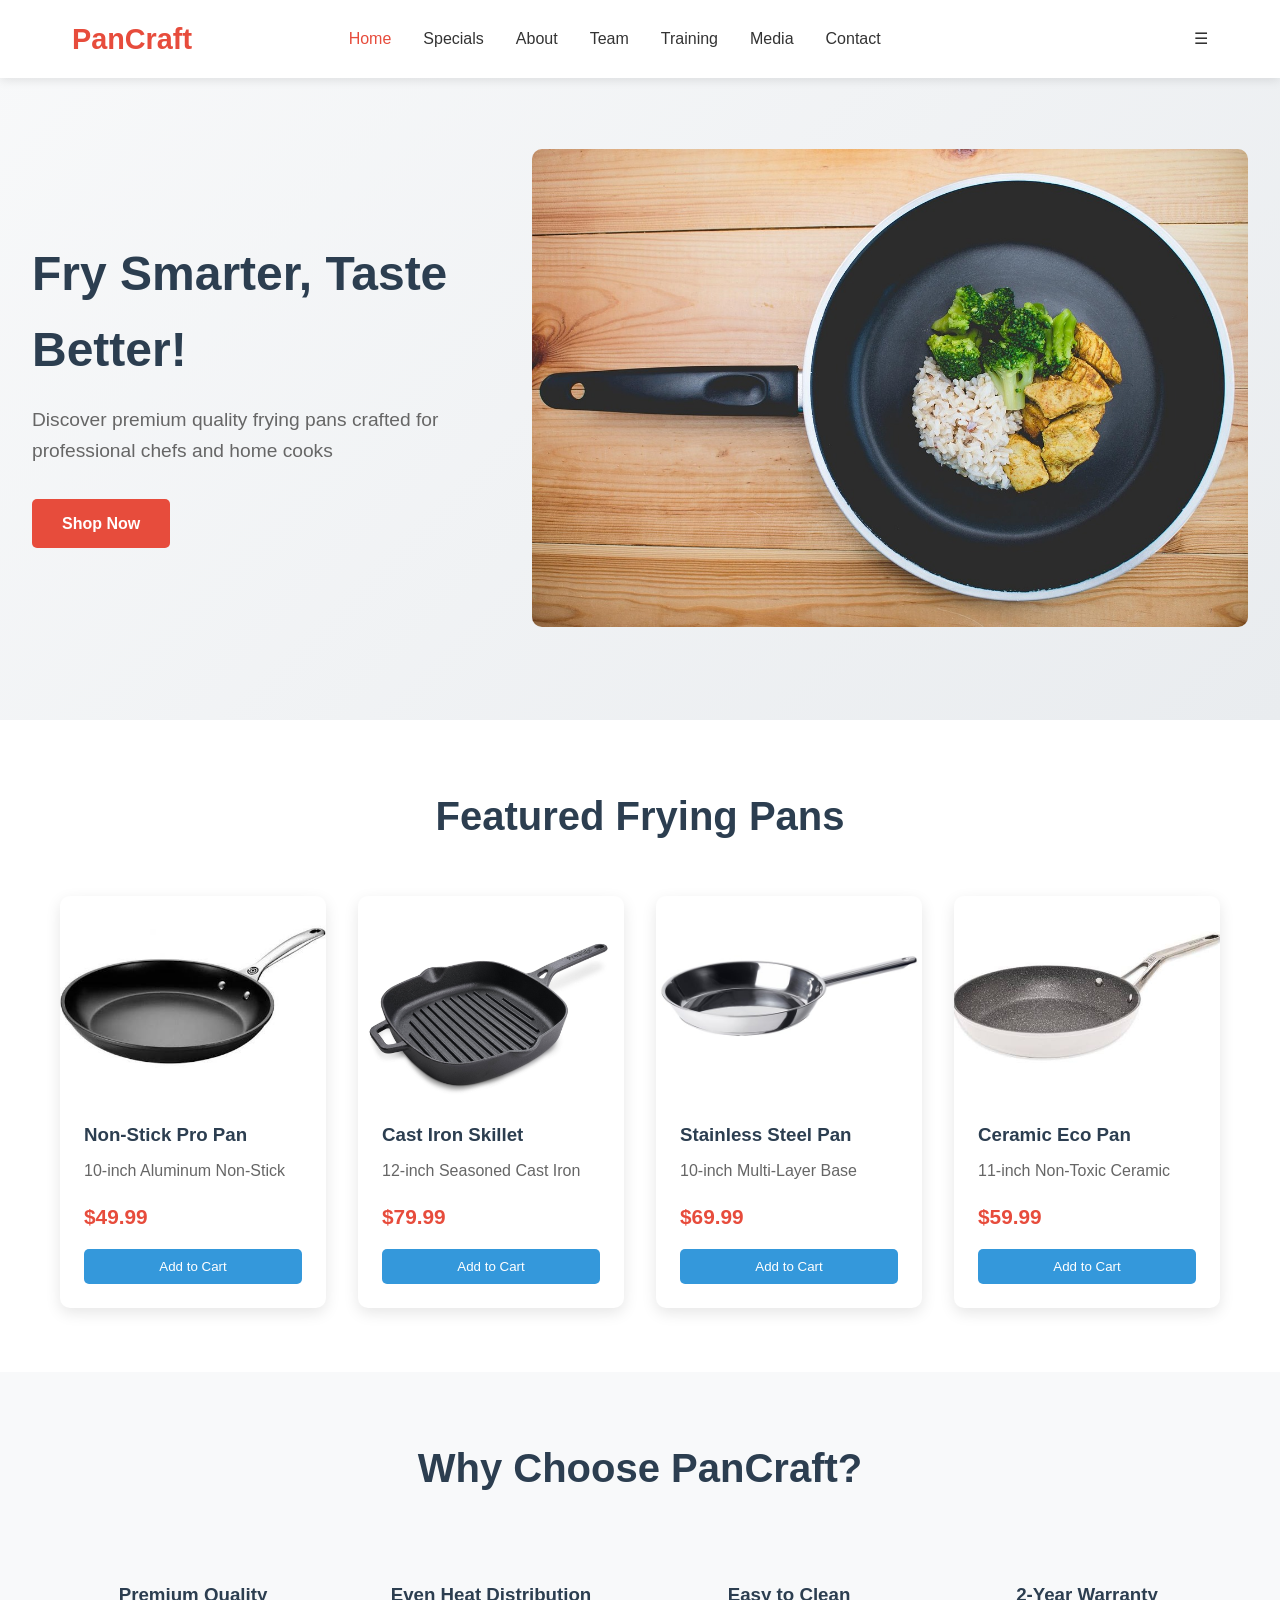
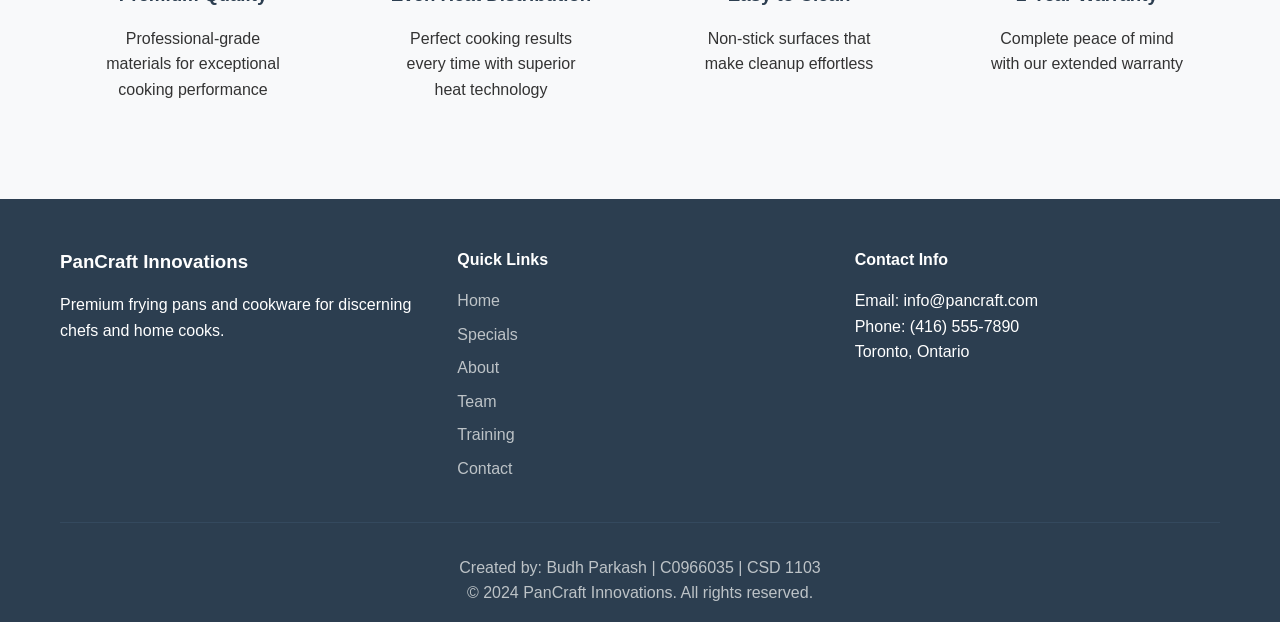
==== commit acfb1d21: "pancraft" ====
--- a/index.html
+++ b/index.html
@@ -26,6 +26,9 @@
 <div class="nav-icons">
 <a href="#" class="cart-icon"></a>
 </div>
+<a class="menu-icon" onclick="hamburger()">
+        <div>&#9776;</div>
+</a>
 </nav>
 </header>
 
@@ -153,6 +156,7 @@
 </div>
 </div>
 </footer>
+<script src="scripts/script.js"></script>
 
 </body>
 </html>
